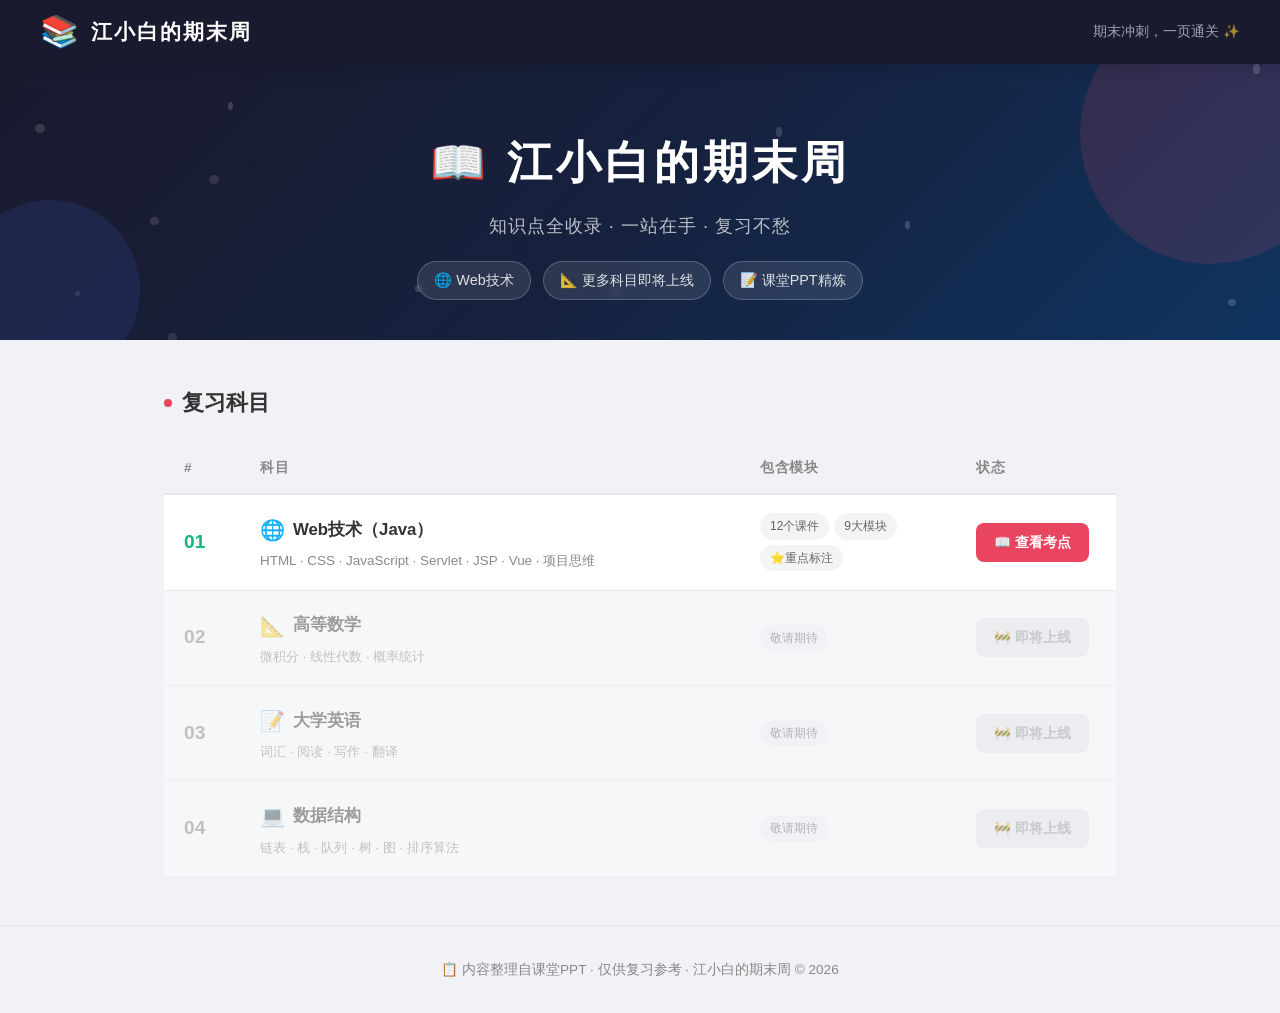
==== index.html @ 172ac8f9 "江小白的期末周 - 期末考点汇总网站" ====
<!DOCTYPE html>
<html lang="zh-CN">
<head>
<meta charset="UTF-8">
<meta name="viewport" content="width=device-width, initial-scale=1.0">
<title>江小白的期末周</title>
<link rel="stylesheet" href="css/style.css">
</head>
<body>

<nav class="navbar">
  <a href="index.html" class="logo">
    <span class="icon">📚</span> 江小白的期末周
  </a>
  <span style="color:rgba(255,255,255,0.6);font-size:0.85em;">期末冲刺，一页通关 ✨</span>
</nav>

<header class="hero">
  <h1>📖 江小白的期末周</h1>
  <p class="subtitle">知识点全收录 · 一站在手 · 复习不愁</p>
  <div class="badge-row">
    <span class="badge">🌐 Web技术</span>
    <span class="badge">📐 更多科目即将上线</span>
    <span class="badge">📝 课堂PPT精炼</span>
  </div>
</header>

<div class="container">

  <div class="section-title"><span class="dot"></span> 复习科目</div>

  <!-- 列表表头 -->
  <div class="list-header">
    <span>#</span>
    <span>科目</span>
    <span>包含模块</span>
    <span>状态</span>
  </div>

  <!-- 科目列表 -->
  <ul class="subject-list">

    <!-- Web技术 -->
    <a href="web.html" class="subject-item">
      <span class="seq done">01</span>
      <div class="info">
        <h3><span class="icon">🌐</span> Web技术（Java）</h3>
        <div class="desc">HTML · CSS · JavaScript · Servlet · JSP · Vue · 项目思维</div>
      </div>
      <div class="tags">
        <span class="tag">12个课件</span>
        <span class="tag">9大模块</span>
        <span class="tag">⭐重点标注</span>
      </div>
      <div class="action">
        <span class="btn btn-primary">📖 查看考点</span>
      </div>
    </a>

    <!-- 高等数学 -->
    <div class="subject-item disabled">
      <span class="seq">02</span>
      <div class="info">
        <h3><span class="icon">📐</span> 高等数学</h3>
        <div class="desc">微积分 · 线性代数 · 概率统计</div>
      </div>
      <div class="tags">
        <span class="tag">敬请期待</span>
      </div>
      <div class="action">
        <span class="btn btn-disabled">🚧 即将上线</span>
      </div>
    </div>

    <!-- 大学英语 -->
    <div class="subject-item disabled">
      <span class="seq">03</span>
      <div class="info">
        <h3><span class="icon">📝</span> 大学英语</h3>
        <div class="desc">词汇 · 阅读 · 写作 · 翻译</div>
      </div>
      <div class="tags">
        <span class="tag">敬请期待</span>
      </div>
      <div class="action">
        <span class="btn btn-disabled">🚧 即将上线</span>
      </div>
    </div>

    <!-- 数据结构 -->
    <div class="subject-item disabled">
      <span class="seq">04</span>
      <div class="info">
        <h3><span class="icon">💻</span> 数据结构</h3>
        <div class="desc">链表 · 栈 · 队列 · 树 · 图 · 排序算法</div>
      </div>
      <div class="tags">
        <span class="tag">敬请期待</span>
      </div>
      <div class="action">
        <span class="btn btn-disabled">🚧 即将上线</span>
      </div>
    </div>

  </ul>

</div>

<footer class="footer">
  <p>📋 内容整理自课堂PPT · 仅供复习参考 · 江小白的期末周 © 2026</p>
</footer>

<script src="js/main.js"></script>
</body>
</html>
---- css/style.css ----
/* ========================================
   江小白的期末周 — 全局样式
   ======================================== */

:root {
  --bg: #f0f2f5;
  --card: #ffffff;
  --text: #333;
  --muted: #888;
  --primary: #1a1a2e;
  --accent: #e94560;
  --accent-light: #ff6b81;
  --blue: #4a6cf7;
  --blue-light: #eef1ff;
  --green: #10b981;
  --green-light: #ecfdf5;
  --orange: #f59e0b;
  --orange-light: #fffbeb;
  --purple: #8b5cf6;
  --border: #e5e7eb;
  --shadow: 0 4px 24px rgba(0,0,0,0.06);
  --shadow-hover: 0 12px 40px rgba(0,0,0,0.12);
  --radius: 16px;
  --radius-sm: 10px;
}

/* ---------- Reset ---------- */
*, *::before, *::after { margin: 0; padding: 0; box-sizing: border-box; }

body {
  font-family: -apple-system, BlinkMacSystemFont, "Microsoft YaHei", "PingFang SC", "Segoe UI", sans-serif;
  background: var(--bg);
  color: var(--text);
  line-height: 1.7;
  min-height: 100vh;
}

a { color: inherit; text-decoration: none; }

/* ---------- 通用导航栏 ---------- */
.navbar {
  background: var(--primary);
  color: #fff;
  padding: 0 40px;
  height: 64px;
  display: flex;
  align-items: center;
  justify-content: space-between;
  position: sticky;
  top: 0;
  z-index: 100;
  box-shadow: 0 2px 16px rgba(0,0,0,0.15);
}
.navbar .logo {
  font-size: 1.3em;
  font-weight: 700;
  letter-spacing: 2px;
  display: flex;
  align-items: center;
  gap: 10px;
}
.navbar .logo .icon { font-size: 1.5em; }
.navbar .back-btn {
  background: rgba(255,255,255,0.12);
  color: #fff;
  border: 1px solid rgba(255,255,255,0.2);
  padding: 8px 18px;
  border-radius: 8px;
  font-size: 0.9em;
  cursor: pointer;
  transition: all 0.25s;
  display: flex;
  align-items: center;
  gap: 6px;
}
.navbar .back-btn:hover { background: rgba(255,255,255,0.2); }

/* ---------- 首页 — Hero ---------- */
.hero {
  text-align: center;
  padding: 60px 20px 40px;
  background: linear-gradient(135deg, #1a1a2e 0%, #16213e 50%, #0f3460 100%);
  color: #fff;
  position: relative;
  overflow: hidden;
}
.hero::before {
  content: '';
  position: absolute;
  top: -60px; right: -60px;
  width: 260px; height: 260px;
  background: rgba(233,68,96,0.15);
  border-radius: 50%;
}
.hero::after {
  content: '';
  position: absolute;
  bottom: -40px; left: -40px;
  width: 180px; height: 180px;
  background: rgba(74,108,247,0.12);
  border-radius: 50%;
}
.hero h1 {
  font-size: 2.8em;
  font-weight: 800;
  letter-spacing: 4px;
  position: relative;
  z-index: 1;
}
.hero .subtitle {
  font-size: 1.15em;
  color: rgba(255,255,255,0.7);
  margin-top: 10px;
  position: relative;
  z-index: 1;
  letter-spacing: 1px;
}
.hero .badge-row {
  margin-top: 20px;
  display: flex;
  justify-content: center;
  gap: 12px;
  flex-wrap: wrap;
  position: relative;
  z-index: 1;
}
.hero .badge {
  background: rgba(255,255,255,0.1);
  border: 1px solid rgba(255,255,255,0.2);
  padding: 6px 16px;
  border-radius: 20px;
  font-size: 0.9em;
  color: rgba(255,255,255,0.85);
  backdrop-filter: blur(4px);
}

/* ---------- 科目列表 ---------- */
.container { max-width: 1000px; margin: 0 auto; padding: 0 24px; }
.section-title {
  font-size: 1.4em;
  font-weight: 700;
  margin: 44px 0 20px;
  display: flex;
  align-items: center;
  gap: 10px;
}
.section-title .dot {
  width: 8px; height: 8px;
  background: var(--accent);
  border-radius: 50%;
}

/* 列表表头 */
.list-header {
  display: grid;
  grid-template-columns: 60px 1fr 200px 120px;
  gap: 16px;
  padding: 14px 20px;
  font-size: 0.85em;
  font-weight: 700;
  color: var(--muted);
  text-transform: uppercase;
  letter-spacing: 0.5px;
  border-bottom: 2px solid var(--border);
}

/* 列表行 */
.subject-list {
  list-style: none;
  margin-bottom: 48px;
}

.subject-item {
  display: grid;
  grid-template-columns: 60px 1fr 200px 120px;
  gap: 16px;
  align-items: center;
  padding: 18px 20px;
  background: var(--card);
  border-bottom: 1px solid var(--border);
  transition: all 0.2s;
  text-decoration: none;
  color: inherit;
}
.subject-item:hover {
  background: #fafbfc;
  box-shadow: inset 3px 0 0 var(--accent);
}
.subject-item.disabled {
  opacity: 0.45;
  pointer-events: none;
  cursor: default;
}
.subject-item.disabled:hover {
  background: var(--card);
  box-shadow: none;
}

.subject-item .seq {
  font-size: 1.2em;
  font-weight: 800;
  color: var(--muted);
}
.subject-item .seq.done { color: var(--green); }

.subject-item .info h3 {
  font-size: 1.05em;
  font-weight: 700;
  margin-bottom: 4px;
  display: flex;
  align-items: center;
  gap: 8px;
}
.subject-item .info h3 .icon { font-size: 1.2em; }
.subject-item .info .desc {
  font-size: 0.84em;
  color: var(--muted);
  line-height: 1.5;
}
.subject-item .tags {
  display: flex;
  flex-wrap: wrap;
  gap: 5px;
}
.subject-item .tag {
  font-size: 0.75em;
  padding: 3px 10px;
  border-radius: 14px;
  background: #f3f4f6;
  color: #666;
  white-space: nowrap;
}
.subject-item .action .btn {
  display: inline-block;
  padding: 8px 18px;
  border-radius: 8px;
  font-size: 0.85em;
  font-weight: 600;
  cursor: pointer;
  border: none;
  transition: all 0.2s;
  white-space: nowrap;
}
.btn-primary {
  background: var(--accent);
  color: #fff;
}
.btn-primary:hover { background: #d63850; }
.btn-disabled {
  background: #e5e7eb;
  color: #999;
  cursor: not-allowed;
}

/* ---------- 页脚 ---------- */
.footer {
  text-align: center;
  padding: 32px;
  color: var(--muted);
  font-size: 0.85em;
  border-top: 1px solid var(--border);
  margin-top: 24px;
}

/* ========== 详情页布局 ========== */
.detail-layout { display: flex; min-height: calc(100vh - 64px); }

/* 侧边栏 */
.sidebar {
  width: 260px;
  background: #fff;
  border-right: 1px solid var(--border);
  padding: 24px 16px;
  position: sticky;
  top: 64px;
  height: calc(100vh - 64px);
  overflow-y: auto;
  flex-shrink: 0;
}
.sidebar h4 {
  font-size: 0.85em;
  text-transform: uppercase;
  letter-spacing: 1px;
  color: var(--muted);
  margin-bottom: 12px;
}
.sidebar a {
  display: block;
  padding: 7px 12px;
  border-radius: 6px;
  font-size: 0.9em;
  color: #555;
  transition: all 0.15s;
  margin-bottom: 2px;
}
.sidebar a:hover, .sidebar a.active {
  background: var(--blue-light);
  color: var(--blue);
  font-weight: 600;
}

/* 正文区 */
.content {
  flex: 1;
  max-width: 900px;
  padding: 40px 48px;
  background: #fff;
  min-height: 100vh;
}
.content h1 {
  font-size: 2em;
  border-bottom: 3px solid var(--accent);
  padding-bottom: 12px;
  margin-bottom: 12px;
}
.content h2 {
  font-size: 1.4em;
  margin: 40px 0 16px;
  padding-bottom: 8px;
  border-bottom: 1px solid var(--border);
}
.content h3 { font-size: 1.15em; margin: 28px 0 10px; color: #0f3460; }
.content h4 { margin: 18px 0 8px; }
.content p { margin: 8px 0; }
.content ul, .content ol { padding-left: 24px; margin: 8px 0; }
.content li { margin: 3px 0; }
.content strong { color: #000; }

/* 表格 */
.content table {
  width: 100%;
  border-collapse: collapse;
  margin: 14px 0 20px;
  font-size: 0.93em;
}
.content th {
  background: #1a1a2e;
  color: #fff;
  padding: 10px 14px;
  text-align: left;
  font-weight: 600;
}
.content td {
  padding: 8px 14px;
  border-bottom: 1px solid var(--border);
}
.content tr:nth-child(even) td { background: #f8f9fa; }

/* 代码 */
.content code {
  background: #f0f0f0;
  padding: 2px 7px;
  border-radius: 3px;
  font-family: "Cascadia Code", "Fira Code", Consolas, monospace;
  font-size: 0.88em;
  color: #d63384;
}
.content pre {
  background: #1e1e2e;
  color: #cdd6f4;
  padding: 18px 22px;
  border-radius: 10px;
  overflow-x: auto;
  margin: 14px 0 22px;
  line-height: 1.6;
  font-size: 0.88em;
}
.content pre code { background: none; padding: 0; color: inherit; }

.content blockquote {
  border-left: 4px solid var(--accent);
  background: #fef5f7;
  padding: 12px 18px;
  margin: 18px 0;
  color: #666;
  font-size: 0.93em;
  border-radius: 0 8px 8px 0;
}

/* 回到顶部 */
.back-top {
  position: fixed;
  bottom: 30px; right: 30px;
  width: 44px; height: 44px;
  background: var(--accent);
  color: #fff;
  border: none;
  border-radius: 50%;
  cursor: pointer;
  font-size: 1.2em;
  box-shadow: 0 4px 14px rgba(233,68,96,0.4);
  z-index: 200;
  display: none;
  align-items: center;
  justify-content: center;
  transition: transform 0.2s;
}
.back-top.show { display: flex; }
.back-top:hover { transform: scale(1.1); }

/* ---------- 响应式 ---------- */
@media (max-width: 768px) {
  .hero h1 { font-size: 1.8em; letter-spacing: 2px; }
  .card-grid { grid-template-columns: 1fr; }
  .sidebar { display: none; }
  .content { padding: 24px 18px; }
  .navbar { padding: 0 16px; }
}
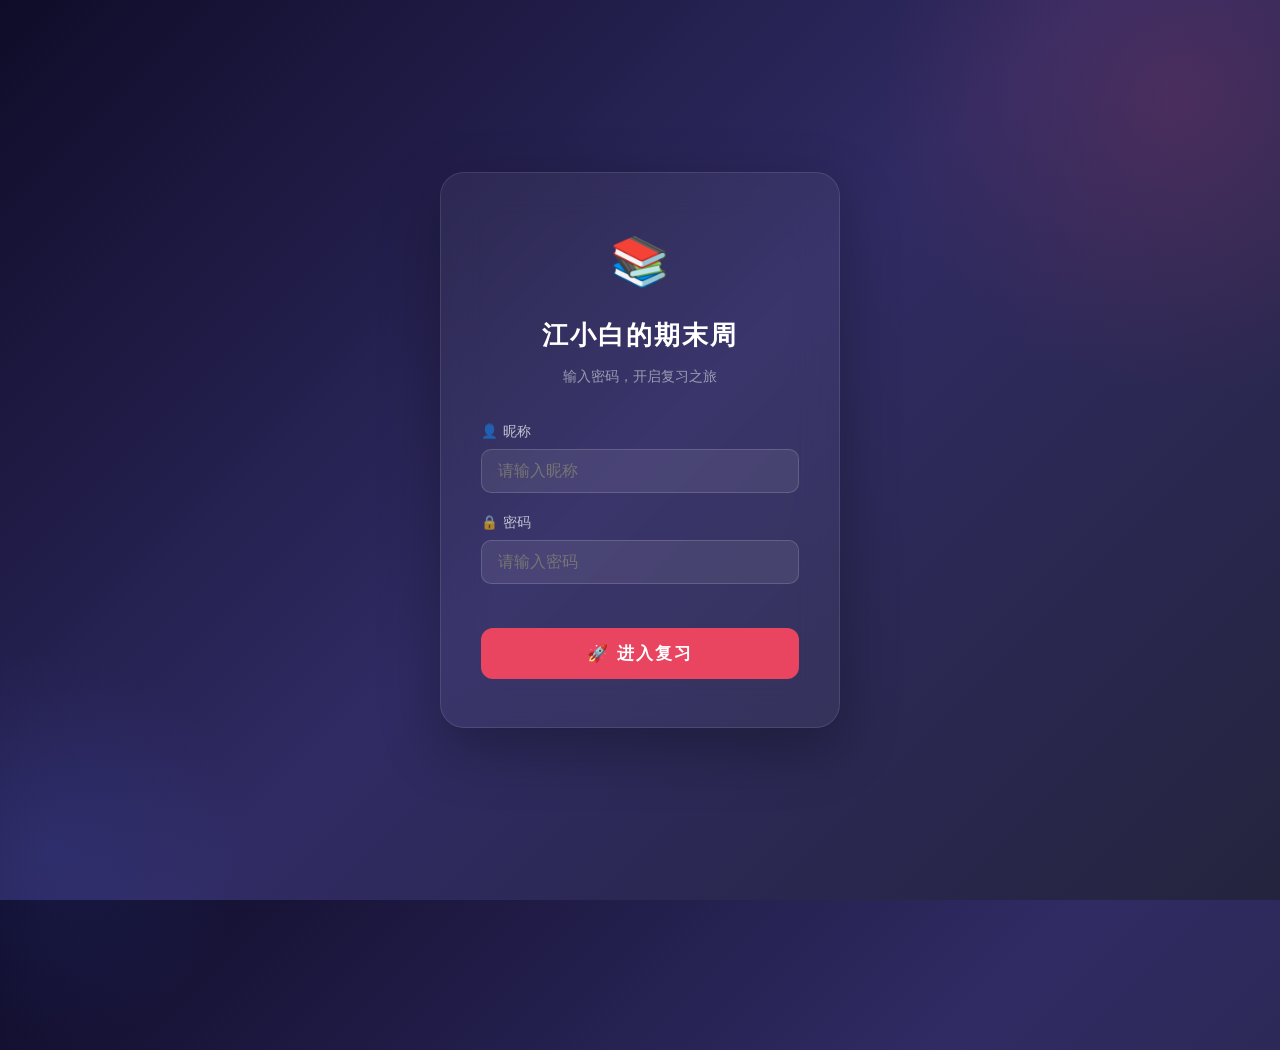
==== commit a962de4c: "添加登录页、手机平板自适应、炫酷过渡动画" ====
--- a/index.html
+++ b/index.html
@@ -13,6 +13,7 @@
     <span class="icon">📚</span> 江小白的期末周
   </a>
   <span style="color:rgba(255,255,255,0.6);font-size:0.85em;">期末冲刺，一页通关 ✨</span>
+  <button onclick="logout()" style="background:rgba(255,255,255,0.1);color:#fff;border:1px solid rgba(255,255,255,0.2);padding:6px 14px;border-radius:8px;cursor:pointer;font-size:0.8em;">🚪 退出</button>
 </nav>
 
 <header class="hero">
--- a/css/style.css
+++ b/css/style.css
@@ -398,11 +398,253 @@
 .back-top.show { display: flex; }
 .back-top:hover { transform: scale(1.1); }
 
-/* ---------- 响应式 ---------- */
+/* ========== 登录页 ========== */
+.login-page {
+  min-height: 100vh;
+  display: flex;
+  align-items: center;
+  justify-content: center;
+  background: linear-gradient(135deg, #0f0c29, #302b63, #24243e);
+  font-family: -apple-system, BlinkMacSystemFont, "Microsoft YaHei", sans-serif;
+  overflow: hidden;
+  position: relative;
+}
+.login-page::before {
+  content: ''; position: absolute;
+  width: 600px; height: 600px;
+  background: radial-gradient(circle, rgba(233,68,96,0.15), transparent 70%);
+  top: -200px; right: -200px; border-radius: 50%;
+}
+.login-page::after {
+  content: ''; position: absolute;
+  width: 400px; height: 400px;
+  background: radial-gradient(circle, rgba(74,108,247,0.12), transparent 70%);
+  bottom: -150px; left: -150px; border-radius: 50%;
+}
+
+.login-card {
+  background: rgba(255,255,255,0.05);
+  backdrop-filter: blur(20px);
+  border: 1px solid rgba(255,255,255,0.1);
+  border-radius: 24px;
+  padding: 48px 40px;
+  width: 400px;
+  max-width: 90vw;
+  text-align: center;
+  position: relative;
+  z-index: 1;
+  box-shadow: 0 20px 60px rgba(0,0,0,0.3);
+}
+.login-card .login-icon { font-size: 3em; margin-bottom: 12px; }
+.login-card h2 {
+  color: #fff;
+  font-size: 1.6em;
+  margin-bottom: 6px;
+  letter-spacing: 2px;
+}
+.login-card .login-sub {
+  color: rgba(255,255,255,0.5);
+  font-size: 0.9em;
+  margin-bottom: 32px;
+}
+.login-card .input-group {
+  margin-bottom: 18px;
+  text-align: left;
+}
+.login-card .input-group label {
+  display: block;
+  color: rgba(255,255,255,0.7);
+  font-size: 0.85em;
+  margin-bottom: 6px;
+  letter-spacing: 0.5px;
+}
+.login-card .input-group input {
+  width: 100%;
+  padding: 12px 16px;
+  background: rgba(255,255,255,0.08);
+  border: 1px solid rgba(255,255,255,0.15);
+  border-radius: 10px;
+  color: #fff;
+  font-size: 1em;
+  outline: none;
+  transition: all 0.3s;
+}
+.login-card .input-group input:focus {
+  border-color: var(--accent);
+  background: rgba(255,255,255,0.12);
+  box-shadow: 0 0 20px rgba(233,68,96,0.2);
+}
+.login-card .login-btn {
+  width: 100%;
+  padding: 14px;
+  background: var(--accent);
+  color: #fff;
+  border: none;
+  border-radius: 12px;
+  font-size: 1.05em;
+  font-weight: 700;
+  cursor: pointer;
+  letter-spacing: 2px;
+  transition: all 0.3s;
+  margin-top: 6px;
+}
+.login-card .login-btn:hover {
+  background: #ff6b81;
+  transform: translateY(-2px);
+  box-shadow: 0 10px 30px rgba(233,68,96,0.4);
+}
+.login-card .login-btn:disabled {
+  opacity: 0.6; cursor: not-allowed; transform: none;
+}
+.login-card .error-msg {
+  color: #ff6b81;
+  font-size: 0.85em;
+  min-height: 20px;
+  margin-top: 6px;
+}
+
+/* 登录过渡动画 */
+.login-overlay {
+  position: fixed; inset: 0;
+  background: #0f0c29;
+  z-index: 9999;
+  display: flex;
+  flex-direction: column;
+  align-items: center;
+  justify-content: center;
+  animation: overlayIn 0.6s ease-out;
+}
+@keyframes overlayIn {
+  from { opacity: 0; }
+  to { opacity: 1; }
+}
+.login-overlay .welcome-text {
+  font-size: 2.8em;
+  font-weight: 800;
+  color: #fff;
+  letter-spacing: 4px;
+  animation: textZoom 0.8s cubic-bezier(0.175, 0.885, 0.32, 1.275);
+}
+@keyframes textZoom {
+  from { transform: scale(0.3); opacity: 0; }
+  to { transform: scale(1); opacity: 1; }
+}
+.login-overlay .spark-container {
+  position: absolute; inset: 0;
+  pointer-events: none; overflow: hidden;
+}
+.login-overlay .spark {
+  position: absolute;
+  width: 6px; height: 6px;
+  background: var(--accent);
+  border-radius: 50%;
+  animation: sparkFly 1.5s ease-out forwards;
+}
+@keyframes sparkFly {
+  0% { transform: translate(0,0) scale(1); opacity: 1; }
+  100% { transform: translate(var(--dx), var(--dy)) scale(0); opacity: 0; }
+}
+.login-overlay .loading-ring {
+  width: 50px; height: 50px;
+  border: 3px solid rgba(255,255,255,0.1);
+  border-top-color: var(--accent);
+  border-radius: 50%;
+  margin-top: 24px;
+  animation: spin 0.8s linear infinite;
+}
+@keyframes spin { to { transform: rotate(360deg); } }
+
+/* ========== 响应式 ========== */
+
+/* 平板 (768px - 1024px) */
+@media (max-width: 1024px) {
+  .detail-layout { flex-direction: column; }
+  .sidebar {
+    position: static;
+    width: 100%; height: auto; max-height: 200px;
+    display: flex; flex-wrap: wrap; gap: 4px;
+    padding: 12px 16px;
+    border-right: none;
+    border-bottom: 1px solid var(--border);
+    overflow-y: auto;
+  }
+  .sidebar h4 { width: 100%; margin-bottom: 4px; }
+  .sidebar a {
+    font-size: 0.8em; padding: 4px 10px;
+    white-space: nowrap;
+  }
+  .content { max-width: 100%; padding: 28px 24px; }
+  .list-header { display: none; }
+  .subject-item {
+    grid-template-columns: 40px 1fr 80px;
+    gap: 8px; padding: 14px 12px;
+  }
+  .subject-item .tags { display: none; }
+  .hero h1 { font-size: 2.2em; }
+  .hero { padding: 40px 16px 30px; }
+  .login-card { padding: 36px 28px; }
+}
+
+/* 手机 (<768px) */
 @media (max-width: 768px) {
-  .hero h1 { font-size: 1.8em; letter-spacing: 2px; }
-  .card-grid { grid-template-columns: 1fr; }
-  .sidebar { display: none; }
-  .content { padding: 24px 18px; }
-  .navbar { padding: 0 16px; }
-}
+  .hero h1 { font-size: 1.6em; letter-spacing: 1px; }
+  .hero .subtitle { font-size: 0.9em; }
+  .hero { padding: 32px 16px 24px; }
+  .hero .badge-row { gap: 6px; }
+  .hero .badge { font-size: 0.75em; padding: 4px 10px; }
+
+  .container { padding: 0 12px; }
+  .section-title { font-size: 1.1em; margin: 28px 0 14px; }
+
+  .subject-item {
+    grid-template-columns: 36px 1fr 64px;
+    gap: 6px; padding: 12px 10px;
+  }
+  .subject-item .seq { font-size: 1em; }
+  .subject-item .info h3 { font-size: 0.9em; }
+  .subject-item .info .desc { font-size: 0.75em; }
+  .subject-item .action .btn { padding: 6px 12px; font-size: 0.75em; }
+
+  .navbar { padding: 0 12px; height: 56px; }
+  .navbar .logo { font-size: 1em; letter-spacing: 1px; }
+  .navbar .back-btn { padding: 6px 12px; font-size: 0.8em; }
+
+  .sidebar {
+    display: flex; max-height: 160px;
+    padding: 8px 10px; gap: 2px;
+    flex-wrap: wrap;
+  }
+  .sidebar a { font-size: 0.75em; padding: 3px 8px; border-radius: 4px; }
+  .sidebar h4 { font-size: 0.75em; }
+
+  .content {
+    padding: 20px 14px;
+    font-size: 0.92em;
+  }
+  .content h1 { font-size: 1.4em; }
+  .content h2 { font-size: 1.15em; margin: 24px 0 10px; }
+  .content h3 { font-size: 1em; margin: 18px 0 8px; }
+  .content h4 { font-size: 0.9em; }
+  .content pre { padding: 12px 14px; font-size: 0.8em; border-radius: 6px; }
+  .content table { font-size: 0.8em; }
+  .content th, .content td { padding: 6px 8px; }
+  .content ul, .content ol { padding-left: 18px; }
+
+  /* 表格横向滚动 */
+  .content table {
+    display: block; overflow-x: auto;
+    -webkit-overflow-scrolling: touch;
+  }
+
+  .exercises-section { padding: 0; }
+  .exercises-section h3 { font-size: 1em; }
+  .exercises-section h4 { font-size: 0.85em; }
+
+  .login-card { padding: 28px 20px; width: 95vw; }
+  .login-card h2 { font-size: 1.3em; }
+  .login-card .login-icon { font-size: 2.2em; }
+  .login-overlay .welcome-text { font-size: 1.8em; letter-spacing: 2px; }
+
+  .back-top { bottom: 16px; right: 16px; width: 38px; height: 38px; font-size: 1em; }
+  .footer { padding: 20px; font-size: 0.75em; }
+}
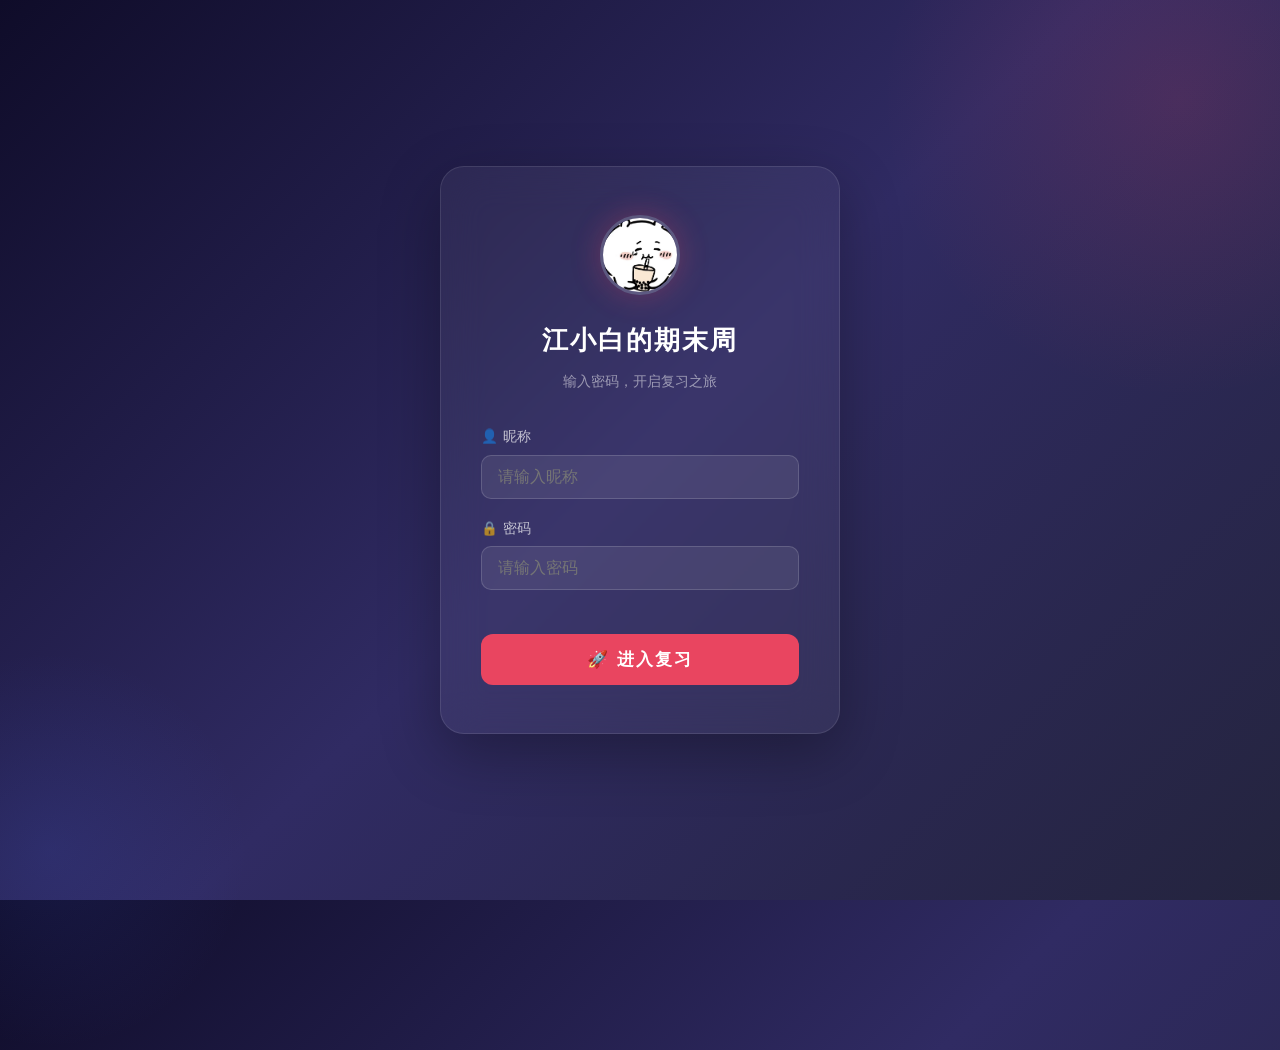
==== commit 4c189f53: "添加头像：登录页、导航栏、欢迎动画" ====
--- a/index.html
+++ b/index.html
@@ -10,7 +10,7 @@
 
 <nav class="navbar">
   <a href="index.html" class="logo">
-    <span class="icon">📚</span> 江小白的期末周
+    <img src="img/avatar.jpg" alt="江小白" class="nav-avatar"> 江小白的期末周
   </a>
   <span style="color:rgba(255,255,255,0.6);font-size:0.85em;">期末冲刺，一页通关 ✨</span>
   <button onclick="logout()" style="background:rgba(255,255,255,0.1);color:#fff;border:1px solid rgba(255,255,255,0.2);padding:6px 14px;border-radius:8px;cursor:pointer;font-size:0.8em;">🚪 退出</button>
--- a/css/style.css
+++ b/css/style.css
@@ -60,6 +60,13 @@
   gap: 10px;
 }
 .navbar .logo .icon { font-size: 1.5em; }
+.navbar .nav-avatar {
+  width: 32px; height: 32px;
+  border-radius: 50%;
+  object-fit: cover;
+  margin-right: 8px;
+  vertical-align: middle;
+}
 .navbar .back-btn {
   background: rgba(255,255,255,0.12);
   color: #fff;
@@ -436,6 +443,14 @@
   box-shadow: 0 20px 60px rgba(0,0,0,0.3);
 }
 .login-card .login-icon { font-size: 3em; margin-bottom: 12px; }
+.login-card .login-avatar {
+  width: 80px; height: 80px;
+  border-radius: 50%;
+  object-fit: cover;
+  border: 3px solid rgba(255,255,255,0.2);
+  box-shadow: 0 0 30px rgba(233,68,96,0.3);
+  margin-bottom: 16px;
+}
 .login-card h2 {
   color: #fff;
   font-size: 1.6em;
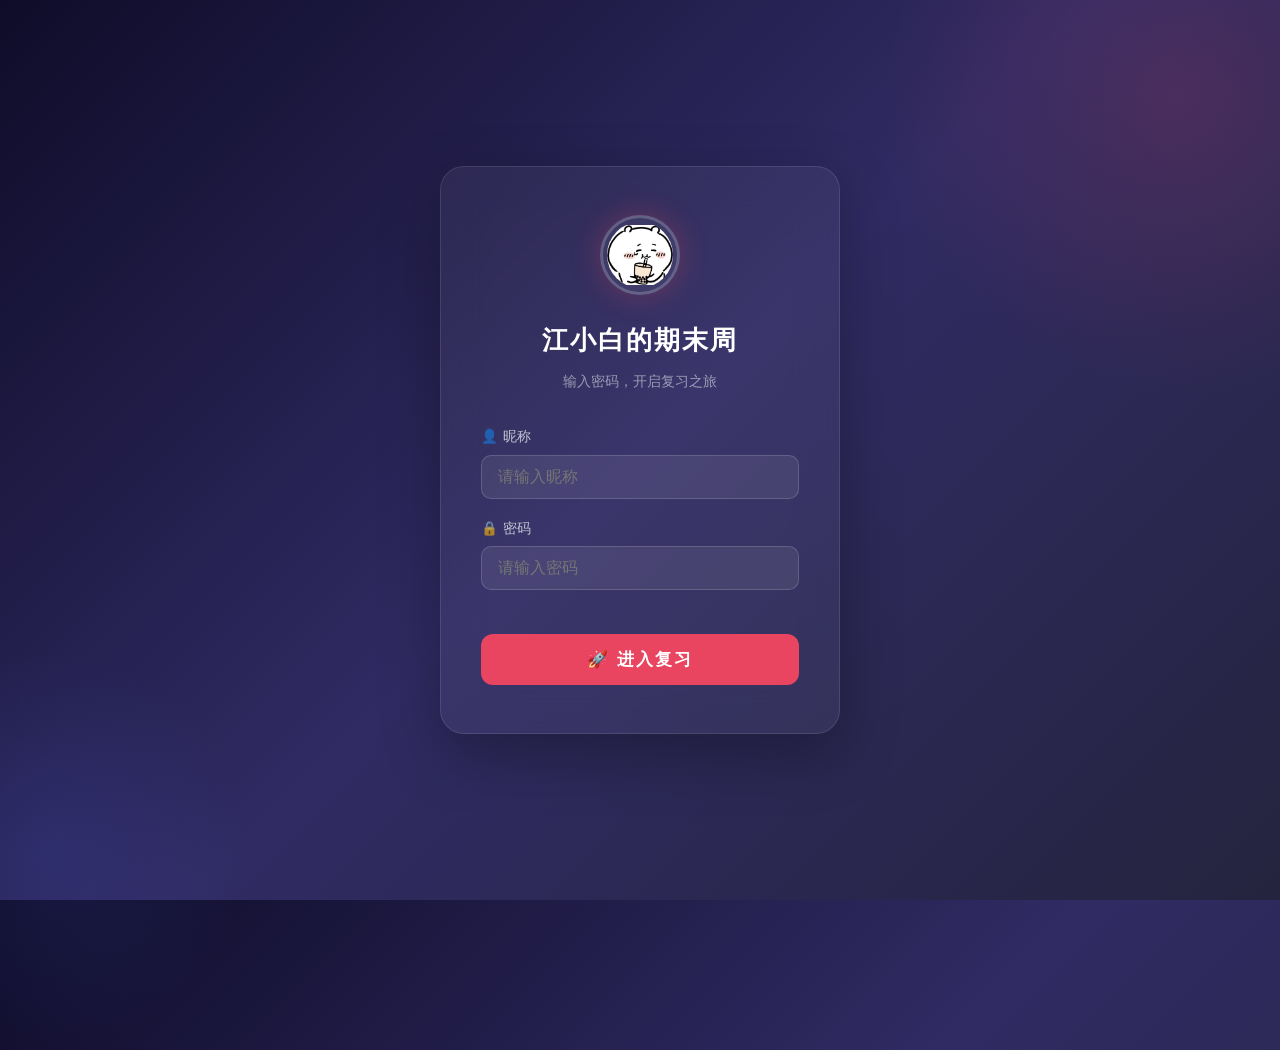
==== commit 5ec29098: "添加计算机网络复习页面（基于9章PPT课件+老师复习录音）" ====
--- a/index.html
+++ b/index.html
@@ -58,9 +58,26 @@
       </div>
     </a>
 
+    <!-- 计算机网络 -->
+    <a href="network.html" class="subject-item">
+      <span class="seq done">02</span>
+      <div class="info">
+        <h3><span class="icon">💻</span> 计算机网络</h3>
+        <div class="desc">概述 · 物理层 · 数据链路层 · 网络层 · 运输层 · 应用层 · 网络安全</div>
+      </div>
+      <div class="tags">
+        <span class="tag">9章课件</span>
+        <span class="tag">录音划重点</span>
+        <span class="tag">⭐必考标注</span>
+      </div>
+      <div class="action">
+        <span class="btn btn-primary">📖 查看考点</span>
+      </div>
+    </a>
+
     <!-- 高等数学 -->
     <div class="subject-item disabled">
-      <span class="seq">02</span>
+      <span class="seq">03</span>
       <div class="info">
         <h3><span class="icon">📐</span> 高等数学</h3>
         <div class="desc">微积分 · 线性代数 · 概率统计</div>
@@ -75,7 +92,7 @@
 
     <!-- 大学英语 -->
     <div class="subject-item disabled">
-      <span class="seq">03</span>
+      <span class="seq">04</span>
       <div class="info">
         <h3><span class="icon">📝</span> 大学英语</h3>
         <div class="desc">词汇 · 阅读 · 写作 · 翻译</div>
@@ -90,7 +107,7 @@
 
     <!-- 数据结构 -->
     <div class="subject-item disabled">
-      <span class="seq">04</span>
+      <span class="seq">05</span>
       <div class="info">
         <h3><span class="icon">💻</span> 数据结构</h3>
         <div class="desc">链表 · 栈 · 队列 · 树 · 图 · 排序算法</div>
--- a/css/style.css
+++ b/css/style.css
@@ -63,7 +63,8 @@
 .navbar .nav-avatar {
   width: 32px; height: 32px;
   border-radius: 50%;
-  object-fit: cover;
+  object-fit: contain;
+  background: rgba(255,255,255,0.1);
   margin-right: 8px;
   vertical-align: middle;
 }
@@ -446,7 +447,9 @@
 .login-card .login-avatar {
   width: 80px; height: 80px;
   border-radius: 50%;
-  object-fit: cover;
+  object-fit: contain;
+  background: rgba(255,255,255,0.05);
+  padding: 4px;
   border: 3px solid rgba(255,255,255,0.2);
   box-shadow: 0 0 30px rgba(233,68,96,0.3);
   margin-bottom: 16px;
@@ -518,56 +521,167 @@
   margin-top: 6px;
 }
 
-/* 登录过渡动画 */
-.login-overlay {
+/* ========== 全屏电影级过渡动画 ========== */
+.cinematic-overlay {
   position: fixed; inset: 0;
-  background: #0f0c29;
+  background: radial-gradient(ellipse at center, #1a1040 0%, #0a0820 60%, #000010 100%);
   z-index: 9999;
   display: flex;
-  flex-direction: column;
   align-items: center;
   justify-content: center;
-  animation: overlayIn 0.6s ease-out;
-}
-@keyframes overlayIn {
-  from { opacity: 0; }
-  to { opacity: 1; }
-}
-.login-overlay .welcome-text {
-  font-size: 2.8em;
-  font-weight: 800;
-  color: #fff;
-  letter-spacing: 4px;
-  animation: textZoom 0.8s cubic-bezier(0.175, 0.885, 0.32, 1.275);
-}
-@keyframes textZoom {
-  from { transform: scale(0.3); opacity: 0; }
-  to { transform: scale(1); opacity: 1; }
-}
-.login-overlay .spark-container {
+  overflow: hidden;
+}
+.cinematic-overlay.fadeout {
+  animation: cinemaOut 0.6s ease-in forwards;
+}
+@keyframes cinemaOut {
+  to { opacity: 0; transform: scale(1.05); filter: blur(10px); }
+}
+
+/* 星空背景 */
+.starfield {
   position: absolute; inset: 0;
-  pointer-events: none; overflow: hidden;
-}
-.login-overlay .spark {
+  pointer-events: none;
+}
+.star {
   position: absolute;
-  width: 6px; height: 6px;
-  background: var(--accent);
-  border-radius: 50%;
-  animation: sparkFly 1.5s ease-out forwards;
-}
-@keyframes sparkFly {
-  0% { transform: translate(0,0) scale(1); opacity: 1; }
-  100% { transform: translate(var(--dx), var(--dy)) scale(0); opacity: 0; }
-}
-.login-overlay .loading-ring {
-  width: 50px; height: 50px;
-  border: 3px solid rgba(255,255,255,0.1);
+  background: #fff;
+  border-radius: 50%;
+  animation: starTwinkle var(--dur) ease-in-out infinite;
+  animation-delay: var(--delay);
+}
+@keyframes starTwinkle {
+  0%,100% { opacity: 0.2; transform: scale(1); }
+  50% { opacity: 1; transform: scale(1.8); }
+}
+.shooting-star {
+  position: absolute;
+  width: 3px; height: 3px;
+  background: #fff;
+  border-radius: 50%;
+  animation: shoot 2s ease-out infinite;
+  animation-delay: var(--delay);
+}
+.shooting-star::after {
+  content: '';
+  position: absolute;
+  top: 50%; right: 100%;
+  width: 60px; height: 1px;
+  background: linear-gradient(to left, #fff, transparent);
+  transform: translateY(-50%);
+}
+@keyframes shoot {
+  0% { transform: translate(0,0); opacity: 0; }
+  10% { opacity: 1; }
+  100% { transform: translate(-300px, 200px); opacity: 0; }
+}
+
+/* 全屏视频 */
+.cinema-video {
+  position: absolute; inset: 0;
+  width: 100%; height: 100%;
+  object-fit: cover;
+  z-index: 0;
+  opacity: 0.5;
+  filter: brightness(0.6);
+}
+
+/* 前景居中内容 */
+.cinematic-content {
+  position: relative; z-index: 1;
+  display: flex; flex-direction: column;
+  align-items: center; gap: 20px;
+  position: relative; z-index: 1;
+}
+
+/* 头像光环 */
+.cinema-avatar-wrap {
+  position: relative;
+  animation: avatarEntry 0.8s cubic-bezier(0.175, 0.885, 0.32, 1.275);
+}
+@keyframes avatarEntry {
+  0% { transform: scale(0) rotate(-180deg); opacity: 0; }
+  100% { transform: scale(1) rotate(0); opacity: 1; }
+}
+.avatar-ring {
+  position: absolute; inset: -12px;
+  border-radius: 50%;
+  border: 2px solid transparent;
   border-top-color: var(--accent);
-  border-radius: 50%;
-  margin-top: 24px;
-  animation: spin 0.8s linear infinite;
-}
-@keyframes spin { to { transform: rotate(360deg); } }
+  border-right-color: var(--blue);
+  animation: ringSpin 2s linear infinite;
+}
+@keyframes ringSpin { to { transform: rotate(360deg); } }
+.avatar-ring::after {
+  content: ''; position: absolute; inset: -6px;
+  border-radius: 50%;
+  border: 1.5px solid transparent;
+  border-bottom-color: rgba(255,255,255,0.4);
+  border-left-color: rgba(255,255,255,0.3);
+  animation: ringSpin 3s linear infinite reverse;
+}
+.cinema-avatar {
+  width: 100px; height: 100px;
+  border-radius: 50%; object-fit: contain;
+  background: rgba(255,255,255,0.05);
+  padding: 6px;
+  border: 3px solid rgba(255,255,255,0.2);
+  box-shadow: 0 0 50px rgba(233,68,96,0.5), 0 0 100px rgba(74,108,247,0.25);
+}
+
+/* 标题 */
+.cinema-title {
+  font-size: 3em; font-weight: 900;
+  color: #fff;
+  letter-spacing: 6px;
+  text-shadow: 0 0 60px rgba(255,255,255,0.5), 0 0 120px rgba(233,68,96,0.4);
+  animation: titleReveal 1s 0.4s cubic-bezier(0.175, 0.885, 0.32, 1.275) both;
+}
+@keyframes titleReveal {
+  0% { transform: translateY(40px) scale(0.5); opacity: 0; filter: blur(10px); }
+  100% { transform: translateY(0) scale(1); opacity: 1; filter: blur(0); }
+}
+.cinema-sub {
+  font-size: 1.1em;
+  color: rgba(255,255,255,0.5);
+  letter-spacing: 3px;
+  animation: titleReveal 1s 0.7s cubic-bezier(0.175, 0.885, 0.32, 1.275) both;
+}
+
+
+/* 底部进度条 */
+.cinema-progress {
+  width: 200px; height: 3px;
+  background: rgba(255,255,255,0.1);
+  border-radius: 2px;
+  margin-top: 8px;
+  overflow: hidden;
+}
+.cinema-progress-fill {
+  height: 100%;
+  background: linear-gradient(90deg, var(--accent), var(--blue), var(--accent));
+  background-size: 200% 100%;
+  border-radius: 2px;
+  animation: progressFill 6s ease-in-out forwards, progressShimmer 1.2s linear infinite;
+}
+@keyframes progressFill {
+  from { width: 0; }
+  to { width: 100%; }
+}
+@keyframes progressShimmer {
+  from { background-position: 200% 0; }
+  to { background-position: -200% 0; }
+}
+
+/* 手机适配 */
+@media (max-width: 600px) {
+  .cinema-avatar { width: 70px; height: 70px; }
+  .cinema-title { font-size: 1.6em; letter-spacing: 3px; }
+  .cinema-sub { font-size: 0.85em; letter-spacing: 1px; }
+  .chiikawa-stage { gap: 16px; }
+  .chii-card { width: 56px; height: 56px; }
+  .chii-label { font-size: 0.7em; }
+}
 
 /* ========== 响应式 ========== */
 
